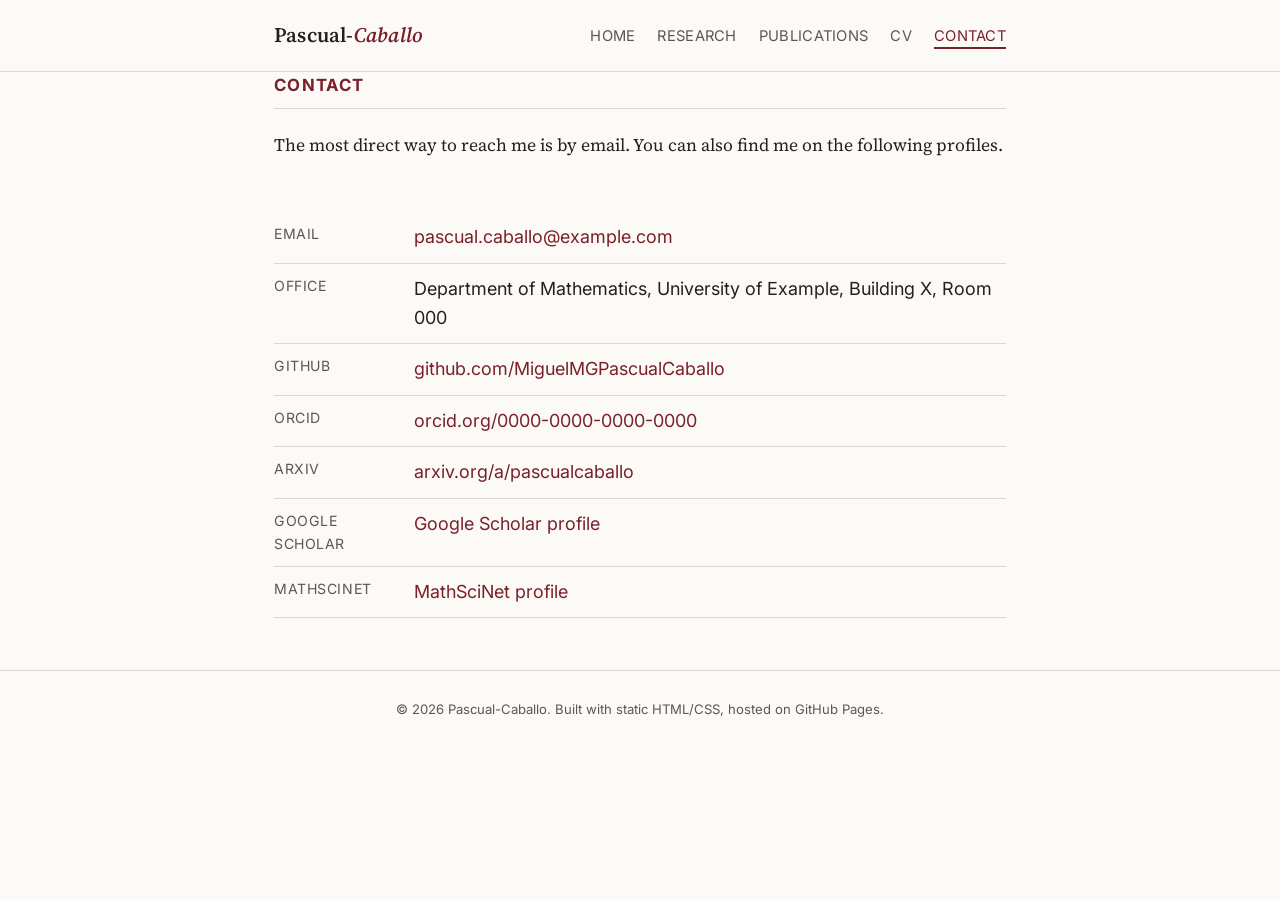
==== contact.html @ 04fa6a26 "Initial site: academic personal page (research, publications, CV, contact)" ====
<!DOCTYPE html>
<html lang="en">
<head>
<meta charset="UTF-8">
<meta name="viewport" content="width=device-width, initial-scale=1.0">
<title>Contact — Pascual-Caballo</title>
<meta name="description" content="Contact information and professional links for Pascual-Caballo.">
<link rel="preconnect" href="https://fonts.googleapis.com">
<link rel="preconnect" href="https://fonts.gstatic.com" crossorigin>
<link href="https://fonts.googleapis.com/css2?family=Source+Serif+4:ital,wght@0,400;0,600;1,400&family=Inter:wght@400;500;700&display=swap" rel="stylesheet">
<link rel="stylesheet" href="assets/css/style.css">
</head>
<body>

<header class="site-header">
  <div class="container">
    <a class="site-title" href="index.html">Pascual-<span>Caballo</span></a>
    <nav class="site-nav">
      <ul>
        <li><a href="index.html">Home</a></li>
        <li><a href="research.html">Research</a></li>
        <li><a href="publications.html">Publications</a></li>
        <li><a href="cv.html">CV</a></li>
        <li><a href="contact.html" class="active">Contact</a></li>
      </ul>
    </nav>
  </div>
</header>

<main class="container">

  <section>
    <h2 class="section-title">Contact</h2>
    <p class="lede">
      The most direct way to reach me is by email. You can also find me on the
      following profiles.
    </p>
  </section>

  <section>
    <ul class="contact-list">
      <li><span class="label">Email</span> <a href="mailto:pascual.caballo@example.com">pascual.caballo@example.com</a></li>
      <li><span class="label">Office</span> Department of Mathematics, University of Example, Building X, Room 000</li>
      <li><span class="label">GitHub</span> <a href="https://github.com/MiguelMGPascualCaballo" target="_blank" rel="noopener">github.com/MiguelMGPascualCaballo</a></li>
      <li><span class="label">ORCID</span> <a href="https://orcid.org" target="_blank" rel="noopener">orcid.org/0000-0000-0000-0000</a></li>
      <li><span class="label">arXiv</span> <a href="https://arxiv.org/a/pascualcaballo" target="_blank" rel="noopener">arxiv.org/a/pascualcaballo</a></li>
      <li><span class="label">Google Scholar</span> <a href="https://scholar.google.com" target="_blank" rel="noopener">Google Scholar profile</a></li>
      <li><span class="label">MathSciNet</span> <a href="https://mathscinet.ams.org" target="_blank" rel="noopener">MathSciNet profile</a></li>
    </ul>
  </section>

</main>

<footer class="site-footer">
  <div class="container">
    &copy; 2026 Pascual-Caballo. Built with static HTML/CSS, hosted on GitHub Pages.
  </div>
</footer>

</body>
</html>
---- assets/css/style.css ----
/* ============================================================
   Pascual-Caballo — sitio académico personal
   Estilo: académico minimalista
   ============================================================ */

:root {
  --color-bg: #fbfaf7;
  --color-bg-alt: #f3f1ea;
  --color-text: #23211d;
  --color-text-muted: #5c584f;
  --color-accent: #7a1f2b;      /* granate académico */
  --color-accent-dark: #591620;
  --color-border: #ddd8cb;
  --color-link: #7a1f2b;
  --font-serif: "Source Serif 4", "EB Garamond", Georgia, "Times New Roman", serif;
  --font-sans: "Inter", "Helvetica Neue", Arial, sans-serif;
  --max-width: 780px;
}

* { box-sizing: border-box; }

html { scroll-behavior: smooth; }

body {
  margin: 0;
  background: var(--color-bg);
  color: var(--color-text);
  font-family: var(--font-serif);
  font-size: 18px;
  line-height: 1.65;
  -webkit-font-smoothing: antialiased;
}

img { max-width: 100%; }

a {
  color: var(--color-link);
  text-decoration: none;
  border-bottom: 1px solid transparent;
}
a:hover { border-bottom-color: currentColor; }

.container {
  max-width: var(--max-width);
  margin: 0 auto;
  padding: 0 24px;
}

/* ---------- Header / nav ---------- */

header.site-header {
  border-bottom: 1px solid var(--color-border);
  background: var(--color-bg);
  position: sticky;
  top: 0;
  z-index: 10;
}

.site-header .container {
  display: flex;
  align-items: center;
  justify-content: space-between;
  padding-top: 18px;
  padding-bottom: 18px;
  flex-wrap: wrap;
  gap: 12px;
}

.site-title {
  font-family: var(--font-serif);
  font-size: 1.3rem;
  font-weight: 600;
  letter-spacing: 0.01em;
  color: var(--color-text);
}
.site-title span {
  color: var(--color-accent);
  font-style: italic;
}

nav.site-nav ul {
  list-style: none;
  display: flex;
  gap: 22px;
  margin: 0;
  padding: 0;
  font-family: var(--font-sans);
  font-size: 0.92rem;
  letter-spacing: 0.02em;
  text-transform: uppercase;
}

nav.site-nav a {
  color: var(--color-text-muted);
  border-bottom: none;
  padding-bottom: 2px;
}
nav.site-nav a:hover,
nav.site-nav a.active {
  color: var(--color-accent);
  border-bottom: 2px solid var(--color-accent);
}

/* ---------- Main sections ---------- */

main { padding-top: 48px; padding-bottom: 64px; }

.hero {
  display: flex;
  gap: 36px;
  align-items: center;
  margin-bottom: 56px;
  flex-wrap: wrap;
}

.avatar {
  width: 148px;
  height: 148px;
  border-radius: 50%;
  background: linear-gradient(135deg, var(--color-accent), var(--color-accent-dark));
  color: #fff;
  display: flex;
  align-items: center;
  justify-content: center;
  font-family: var(--font-serif);
  font-size: 2.6rem;
  font-weight: 600;
  flex-shrink: 0;
  box-shadow: 0 6px 18px rgba(89, 22, 32, 0.18);
}

.hero-text { flex: 1; min-width: 260px; }

.hero h1 {
  margin: 0 0 6px;
  font-size: 2.1rem;
  font-weight: 600;
}

.hero .role {
  font-family: var(--font-sans);
  color: var(--color-text-muted);
  font-size: 1rem;
  margin: 0 0 14px;
}

.hero .affiliation {
  font-family: var(--font-sans);
  font-size: 0.92rem;
  color: var(--color-text-muted);
}

h2.section-title {
  font-size: 1.05rem;
  font-family: var(--font-sans);
  text-transform: uppercase;
  letter-spacing: 0.08em;
  color: var(--color-accent);
  border-bottom: 1px solid var(--color-border);
  padding-bottom: 8px;
  margin: 0 0 22px;
}

section { margin-bottom: 52px; }

.lede {
  font-size: 1.1rem;
  color: var(--color-text);
}

/* ---------- Cards / lists ---------- */

.card-list {
  display: flex;
  flex-direction: column;
  gap: 18px;
}

.card {
  border: 1px solid var(--color-border);
  background: var(--color-bg-alt);
  border-radius: 6px;
  padding: 18px 20px;
}

.card h3 {
  margin: 0 0 6px;
  font-size: 1.05rem;
}

.card .meta {
  font-family: var(--font-sans);
  font-size: 0.85rem;
  color: var(--color-text-muted);
  margin-bottom: 8px;
}

.card .links {
  font-family: var(--font-sans);
  font-size: 0.85rem;
}
.card .links a { margin-right: 14px; }

.tag {
  display: inline-block;
  font-family: var(--font-sans);
  font-size: 0.72rem;
  text-transform: uppercase;
  letter-spacing: 0.05em;
  background: rgba(122, 31, 43, 0.09);
  color: var(--color-accent);
  border-radius: 999px;
  padding: 3px 10px;
  margin: 0 6px 6px 0;
}

/* ---------- Publications ---------- */

.pub-year {
  font-family: var(--font-sans);
  font-weight: 700;
  color: var(--color-text-muted);
  margin: 34px 0 12px;
  font-size: 0.95rem;
  letter-spacing: 0.04em;
}
.pub-year:first-child { margin-top: 0; }

/* ---------- CV ---------- */

.cv-entry {
  display: grid;
  grid-template-columns: 130px 1fr;
  gap: 18px;
  margin-bottom: 18px;
}
.cv-entry .period {
  font-family: var(--font-sans);
  font-size: 0.85rem;
  color: var(--color-text-muted);
  padding-top: 3px;
}
.cv-entry .detail h3 {
  margin: 0 0 4px;
  font-size: 1.02rem;
}
.cv-entry .detail p {
  margin: 0;
  color: var(--color-text-muted);
  font-size: 0.95rem;
}

.btn {
  display: inline-block;
  font-family: var(--font-sans);
  font-size: 0.9rem;
  letter-spacing: 0.02em;
  background: var(--color-accent);
  color: #fff;
  padding: 10px 20px;
  border-radius: 4px;
  border-bottom: none;
}
.btn:hover { background: var(--color-accent-dark); border-bottom: none; }

/* ---------- Contact ---------- */

.contact-list {
  list-style: none;
  padding: 0;
  margin: 0;
  font-family: var(--font-sans);
}
.contact-list li {
  display: flex;
  gap: 10px;
  padding: 10px 0;
  border-bottom: 1px solid var(--color-border);
}
.contact-list .label {
  width: 130px;
  flex-shrink: 0;
  color: var(--color-text-muted);
  font-size: 0.88rem;
  text-transform: uppercase;
  letter-spacing: 0.04em;
}

/* ---------- Footer ---------- */

footer.site-footer {
  border-top: 1px solid var(--color-border);
  padding: 28px 0 60px;
  font-family: var(--font-sans);
  font-size: 0.82rem;
  color: var(--color-text-muted);
  text-align: center;
}

/* ---------- Responsive ---------- */

@media (max-width: 640px) {
  body { font-size: 16.5px; }
  .hero { flex-direction: column; text-align: center; }
  .hero-text { min-width: 0; }
  nav.site-nav ul { gap: 14px; flex-wrap: wrap; justify-content: center; }
  .cv-entry { grid-template-columns: 1fr; gap: 4px; }
}

/* ---------- Dark mode ---------- */

@media (prefers-color-scheme: dark) {
  :root {
    --color-bg: #1b1a17;
    --color-bg-alt: #242320;
    --color-text: #e9e6dd;
    --color-text-muted: #a9a496;
    --color-accent: #d98b95;
    --color-accent-dark: #e9a6ae;
    --color-border: #3a382f;
    --color-link: #d98b95;
  }
  .avatar { box-shadow: 0 6px 18px rgba(0, 0, 0, 0.4); }
  .btn { color: #1b1a17; }
}
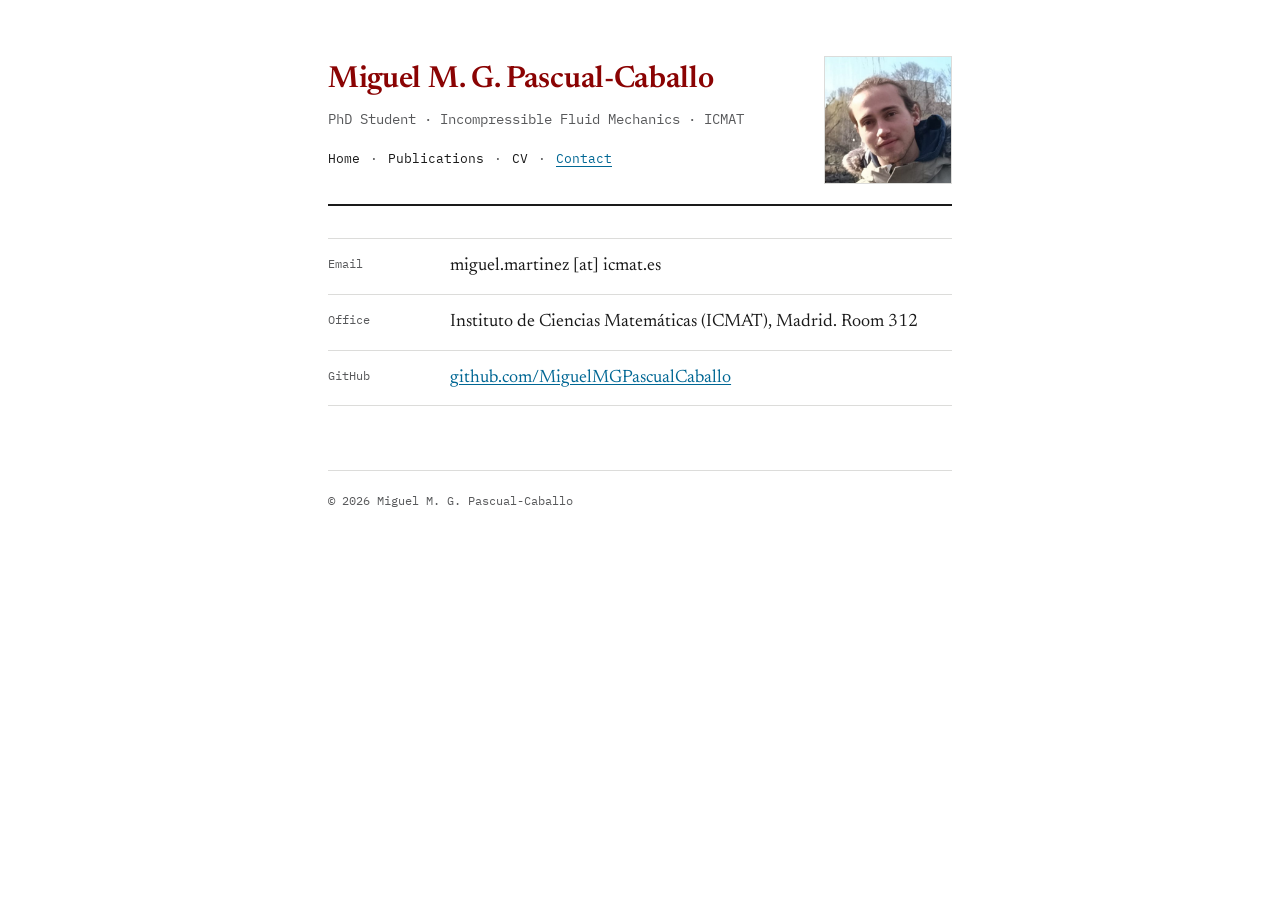
==== commit eb4b0cf6: "Redesign as document-style academic page, add real content Replace the placeholder academic-minimali" ====
--- a/contact.html
+++ b/contact.html
@@ -3,59 +3,48 @@
 <head>
 <meta charset="UTF-8">
 <meta name="viewport" content="width=device-width, initial-scale=1.0">
-<title>Contact — Pascual-Caballo</title>
+<title>Contact · Miguel M. G. Pascual-Caballo</title>
 <meta name="description" content="Contact information and professional links for Pascual-Caballo.">
 <link rel="preconnect" href="https://fonts.googleapis.com">
 <link rel="preconnect" href="https://fonts.gstatic.com" crossorigin>
-<link href="https://fonts.googleapis.com/css2?family=Source+Serif+4:ital,wght@0,400;0,600;1,400&family=Inter:wght@400;500;700&display=swap" rel="stylesheet">
+<link href="https://fonts.googleapis.com/css2?family=Newsreader:ital,wght@0,400;0,500;0,600;1,400&family=IBM+Plex+Mono:wght@400;500&display=swap" rel="stylesheet">
 <link rel="stylesheet" href="assets/css/style.css">
 </head>
 <body>
+<div class="page">
 
-<header class="site-header">
-  <div class="container">
-    <a class="site-title" href="index.html">Pascual-<span>Caballo</span></a>
-    <nav class="site-nav">
+  <header class="masthead">
+    <div class="masthead-text">
+    <p class="name">Miguel M. G. Pascual-Caballo</p>
+    <p class="role">PhD Student · Incompressible Fluid Mechanics · ICMAT</p>
+    <nav class="site-nav" aria-label="Primary">
       <ul>
         <li><a href="index.html">Home</a></li>
-        <li><a href="research.html">Research</a></li>
         <li><a href="publications.html">Publications</a></li>
         <li><a href="cv.html">CV</a></li>
-        <li><a href="contact.html" class="active">Contact</a></li>
+        <li><a href="contact.html" aria-current="page">Contact</a></li>
       </ul>
     </nav>
-  </div>
-</header>
+    </div>
+    <div class="masthead-photo"><img src="assets/img/profile.jpg" alt="Miguel M. G. Pascual-Caballo"></div>
+  </header>
 
-<main class="container">
+  <main>
 
-  <section>
-    <h2 class="section-title">Contact</h2>
-    <p class="lede">
-      The most direct way to reach me is by email. You can also find me on the
-      following profiles.
-    </p>
-  </section>
+    <section>
+      <ul class="contact-list">
+        <li><span class="label">Email</span> miguel.martinez [at] icmat.es</li>
+        <li><span class="label">Office</span> Instituto de Ciencias Matemáticas (ICMAT), Madrid. Room 312</li>
+        <li><span class="label">GitHub</span> <a href="https://github.com/MiguelMGPascualCaballo" target="_blank" rel="noopener">github.com/MiguelMGPascualCaballo</a></li>
+      </ul>
+    </section>
 
-  <section>
-    <ul class="contact-list">
-      <li><span class="label">Email</span> <a href="mailto:pascual.caballo@example.com">pascual.caballo@example.com</a></li>
-      <li><span class="label">Office</span> Department of Mathematics, University of Example, Building X, Room 000</li>
-      <li><span class="label">GitHub</span> <a href="https://github.com/MiguelMGPascualCaballo" target="_blank" rel="noopener">github.com/MiguelMGPascualCaballo</a></li>
-      <li><span class="label">ORCID</span> <a href="https://orcid.org" target="_blank" rel="noopener">orcid.org/0000-0000-0000-0000</a></li>
-      <li><span class="label">arXiv</span> <a href="https://arxiv.org/a/pascualcaballo" target="_blank" rel="noopener">arxiv.org/a/pascualcaballo</a></li>
-      <li><span class="label">Google Scholar</span> <a href="https://scholar.google.com" target="_blank" rel="noopener">Google Scholar profile</a></li>
-      <li><span class="label">MathSciNet</span> <a href="https://mathscinet.ams.org" target="_blank" rel="noopener">MathSciNet profile</a></li>
-    </ul>
-  </section>
+  </main>
 
-</main>
+  <footer class="site-footer">
+    &copy; 2026 Miguel M. G. Pascual-Caballo
+  </footer>
 
-<footer class="site-footer">
-  <div class="container">
-    &copy; 2026 Pascual-Caballo. Built with static HTML/CSS, hosted on GitHub Pages.
-  </div>
-</footer>
-
+</div>
 </body>
 </html>
--- a/assets/css/style.css
+++ b/assets/css/style.css
@@ -1,325 +1,269 @@
 /* ============================================================
-   Pascual-Caballo — sitio académico personal
-   Estilo: académico minimalista
+   Pascual-Caballo — personal academic page
    ============================================================ */
 
 :root {
-  --color-bg: #fbfaf7;
-  --color-bg-alt: #f3f1ea;
-  --color-text: #23211d;
-  --color-text-muted: #5c584f;
-  --color-accent: #7a1f2b;      /* granate académico */
-  --color-accent-dark: #591620;
-  --color-border: #ddd8cb;
-  --color-link: #7a1f2b;
-  --font-serif: "Source Serif 4", "EB Garamond", Georgia, "Times New Roman", serif;
-  --font-sans: "Inter", "Helvetica Neue", Arial, sans-serif;
-  --max-width: 780px;
+  --bg: #ffffff;
+  --bg-alt: #f5f5f3;
+  --text: #1a1a1a;
+  --text-muted: #58595b;
+  --accent: #8a0303;
+  --link: #006794;
+  --link-visited: #551a8b;
+  --border: #dcdcda;
+  --rule: #1a1a1a;
+  --font-body: "Newsreader", Georgia, "Times New Roman", serif;
+  --font-mono: "IBM Plex Mono", ui-monospace, "SF Mono", Menlo, monospace;
+  --measure: 42rem;
+}
+
+@media (prefers-color-scheme: dark) {
+  :root:not([data-theme="light"]) {
+    --bg: #15171a;
+    --bg-alt: #1d2024;
+    --text: #e6e4dd;
+    --text-muted: #9a9890;
+    --accent: #e0796f;
+    --link: #7ec8e3;
+    --link-visited: #c9a8f5;
+    --border: #33353a;
+    --rule: #e6e4dd;
+  }
+}
+:root[data-theme="dark"] {
+  --bg: #15171a;
+  --bg-alt: #1d2024;
+  --text: #e6e4dd;
+  --text-muted: #9a9890;
+  --accent: #e0796f;
+  --link: #7ec8e3;
+  --link-visited: #c9a8f5;
+  --border: #33353a;
+  --rule: #e6e4dd;
 }
 
 * { box-sizing: border-box; }
-
-html { scroll-behavior: smooth; }
+html { text-size-adjust: 100%; }
 
 body {
   margin: 0;
-  background: var(--color-bg);
-  color: var(--color-text);
-  font-family: var(--font-serif);
+  background: var(--bg);
+  color: var(--text);
+  font-family: var(--font-body);
   font-size: 18px;
-  line-height: 1.65;
-  -webkit-font-smoothing: antialiased;
-}
+  line-height: 1.6;
+}
+
+.page {
+  max-width: var(--measure);
+  margin: 0 auto;
+  padding: 56px 24px 96px;
+}
+
+a { color: var(--link); text-decoration-thickness: 1px; text-underline-offset: 2px; }
+a:visited { color: var(--link-visited); }
+a:hover { text-decoration-thickness: 2px; }
 
 img { max-width: 100%; }
 
-a {
-  color: var(--color-link);
-  text-decoration: none;
-  border-bottom: 1px solid transparent;
-}
-a:hover { border-bottom-color: currentColor; }
-
-.container {
-  max-width: var(--max-width);
-  margin: 0 auto;
-  padding: 0 24px;
-}
-
-/* ---------- Header / nav ---------- */
-
-header.site-header {
-  border-bottom: 1px solid var(--color-border);
-  background: var(--color-bg);
-  position: sticky;
-  top: 0;
-  z-index: 10;
-}
-
-.site-header .container {
+/* ---------- Masthead ---------- */
+
+.masthead {
   display: flex;
-  align-items: center;
   justify-content: space-between;
-  padding-top: 18px;
-  padding-bottom: 18px;
-  flex-wrap: wrap;
-  gap: 12px;
-}
-
-.site-title {
-  font-family: var(--font-serif);
-  font-size: 1.3rem;
+  align-items: flex-start;
+  gap: 20px;
+  border-bottom: 2px solid var(--rule);
+  padding-bottom: 20px;
+  margin-bottom: 32px;
+}
+
+.masthead-text { flex: 1; min-width: 0; }
+
+.masthead .name {
+  font-size: 1.9rem;
   font-weight: 600;
-  letter-spacing: 0.01em;
-  color: var(--color-text);
-}
-.site-title span {
-  color: var(--color-accent);
-  font-style: italic;
+  margin: 0 0 4px;
+  letter-spacing: -0.01em;
+  color: var(--accent);
+}
+
+.masthead .role {
+  font-family: var(--font-mono);
+  font-size: 0.85rem;
+  color: var(--text-muted);
+  margin: 0 0 18px;
+}
+
+.masthead-photo {
+  width: 128px;
+  height: 128px;
+  flex-shrink: 0;
+  border: 1px solid var(--border);
+  background: var(--bg-alt);
+}
+.masthead-photo img {
+  display: block;
+  width: 100%;
+  height: 100%;
+  object-fit: cover;
+}
+@media (max-width: 560px) {
+  .masthead-photo { width: 88px; height: 88px; }
 }
 
 nav.site-nav ul {
   list-style: none;
   display: flex;
-  gap: 22px;
+  flex-wrap: wrap;
+  gap: 4px 0;
   margin: 0;
   padding: 0;
-  font-family: var(--font-sans);
-  font-size: 0.92rem;
-  letter-spacing: 0.02em;
+  font-family: var(--font-mono);
+  font-size: 0.82rem;
+}
+nav.site-nav li:not(:last-child)::after {
+  content: "\00b7";
+  margin: 0 10px;
+  color: var(--text-muted);
+}
+nav.site-nav a {
+  color: var(--text);
+  text-decoration: none;
+}
+nav.site-nav a:visited { color: var(--text); }
+nav.site-nav a:hover,
+nav.site-nav a[aria-current="page"] {
+  color: var(--link);
+  text-decoration: underline;
+  text-underline-offset: 3px;
+}
+
+/* ---------- Sections ---------- */
+
+section { margin-bottom: 44px; }
+
+h2.section-title {
+  font-family: var(--font-mono);
+  font-size: 0.78rem;
   text-transform: uppercase;
-}
-
-nav.site-nav a {
-  color: var(--color-text-muted);
-  border-bottom: none;
-  padding-bottom: 2px;
-}
-nav.site-nav a:hover,
-nav.site-nav a.active {
-  color: var(--color-accent);
-  border-bottom: 2px solid var(--color-accent);
-}
-
-/* ---------- Main sections ---------- */
-
-main { padding-top: 48px; padding-bottom: 64px; }
-
-.hero {
-  display: flex;
-  gap: 36px;
-  align-items: center;
-  margin-bottom: 56px;
-  flex-wrap: wrap;
-}
-
-.avatar {
-  width: 148px;
-  height: 148px;
-  border-radius: 50%;
-  background: linear-gradient(135deg, var(--color-accent), var(--color-accent-dark));
-  color: #fff;
-  display: flex;
-  align-items: center;
-  justify-content: center;
-  font-family: var(--font-serif);
-  font-size: 2.6rem;
+  letter-spacing: 0.09em;
+  color: var(--accent);
+  margin: 0 0 18px;
+  font-weight: 500;
+}
+
+h1, h2, h3 { font-family: var(--font-body); }
+
+p { margin: 0 0 1em; }
+p:last-child { margin-bottom: 0; }
+
+.lede { font-size: 1.08rem; }
+
+/* ---------- Entry list (research, positions, education) ---------- */
+
+.entry-list { display: flex; flex-direction: column; gap: 22px; }
+
+.entry {
+  display: grid;
+  grid-template-columns: 8.5em 1fr;
+  gap: 4px 20px;
+}
+.entry .when {
+  font-family: var(--font-mono);
+  font-size: 0.8rem;
+  color: var(--text-muted);
+  padding-top: 3px;
+  font-variant-numeric: tabular-nums;
+}
+.entry .what h3 {
+  margin: 0 0 3px;
+  font-size: 1.05rem;
   font-weight: 600;
-  flex-shrink: 0;
-  box-shadow: 0 6px 18px rgba(89, 22, 32, 0.18);
-}
-
-.hero-text { flex: 1; min-width: 260px; }
-
-.hero h1 {
-  margin: 0 0 6px;
-  font-size: 2.1rem;
-  font-weight: 600;
-}
-
-.hero .role {
-  font-family: var(--font-sans);
-  color: var(--color-text-muted);
-  font-size: 1rem;
-  margin: 0 0 14px;
-}
-
-.hero .affiliation {
-  font-family: var(--font-sans);
-  font-size: 0.92rem;
-  color: var(--color-text-muted);
-}
-
-h2.section-title {
-  font-size: 1.05rem;
-  font-family: var(--font-sans);
-  text-transform: uppercase;
-  letter-spacing: 0.08em;
-  color: var(--color-accent);
-  border-bottom: 1px solid var(--color-border);
-  padding-bottom: 8px;
-  margin: 0 0 22px;
-}
-
-section { margin-bottom: 52px; }
-
-.lede {
-  font-size: 1.1rem;
-  color: var(--color-text);
-}
-
-/* ---------- Cards / lists ---------- */
-
-.card-list {
-  display: flex;
-  flex-direction: column;
-  gap: 18px;
-}
-
-.card {
-  border: 1px solid var(--color-border);
-  background: var(--color-bg-alt);
-  border-radius: 6px;
-  padding: 18px 20px;
-}
-
-.card h3 {
-  margin: 0 0 6px;
-  font-size: 1.05rem;
-}
-
-.card .meta {
-  font-family: var(--font-sans);
-  font-size: 0.85rem;
-  color: var(--color-text-muted);
-  margin-bottom: 8px;
-}
-
-.card .links {
-  font-family: var(--font-sans);
-  font-size: 0.85rem;
-}
-.card .links a { margin-right: 14px; }
-
-.tag {
-  display: inline-block;
-  font-family: var(--font-sans);
-  font-size: 0.72rem;
-  text-transform: uppercase;
-  letter-spacing: 0.05em;
-  background: rgba(122, 31, 43, 0.09);
-  color: var(--color-accent);
-  border-radius: 999px;
-  padding: 3px 10px;
-  margin: 0 6px 6px 0;
+}
+.entry .what p {
+  margin: 0;
+  color: var(--text-muted);
+  font-size: 0.96rem;
+}
+
+@media (max-width: 560px) {
+  .entry { grid-template-columns: 1fr; gap: 2px; }
 }
 
 /* ---------- Publications ---------- */
 
 .pub-year {
-  font-family: var(--font-sans);
-  font-weight: 700;
-  color: var(--color-text-muted);
-  margin: 34px 0 12px;
-  font-size: 0.95rem;
-  letter-spacing: 0.04em;
+  font-family: var(--font-mono);
+  font-size: 0.82rem;
+  color: var(--text-muted);
+  margin: 30px 0 4px;
+  border-bottom: 1px solid var(--border);
+  padding-bottom: 6px;
 }
 .pub-year:first-child { margin-top: 0; }
 
-/* ---------- CV ---------- */
-
-.cv-entry {
-  display: grid;
-  grid-template-columns: 130px 1fr;
-  gap: 18px;
-  margin-bottom: 18px;
-}
-.cv-entry .period {
-  font-family: var(--font-sans);
-  font-size: 0.85rem;
-  color: var(--color-text-muted);
-  padding-top: 3px;
-}
-.cv-entry .detail h3 {
-  margin: 0 0 4px;
-  font-size: 1.02rem;
-}
-.cv-entry .detail p {
-  margin: 0;
-  color: var(--color-text-muted);
-  font-size: 0.95rem;
-}
+.pub {
+  padding: 16px 0;
+  border-bottom: 1px solid var(--border);
+}
+.pub:last-child { border-bottom: none; }
+.pub h3 { margin: 0 0 4px; font-size: 1.03rem; font-weight: 600; }
+.pub .authors { color: var(--text-muted); font-size: 0.94rem; margin: 0 0 6px; }
+.pub .links {
+  font-family: var(--font-mono);
+  font-size: 0.78rem;
+}
+.pub .links a { margin-right: 14px; }
+.pub .links span.tag {
+  color: var(--text-muted);
+}
+
+/* ---------- CV button ---------- */
 
 .btn {
   display: inline-block;
-  font-family: var(--font-sans);
-  font-size: 0.9rem;
-  letter-spacing: 0.02em;
-  background: var(--color-accent);
-  color: #fff;
-  padding: 10px 20px;
-  border-radius: 4px;
-  border-bottom: none;
-}
-.btn:hover { background: var(--color-accent-dark); border-bottom: none; }
-
-/* ---------- Contact ---------- */
+  font-family: var(--font-mono);
+  font-size: 0.85rem;
+  border: 1px solid var(--rule);
+  color: var(--text);
+  padding: 9px 16px;
+  text-decoration: none;
+}
+.btn:hover { background: var(--rule); color: var(--bg); }
+.btn:visited { color: var(--text); }
+
+/* ---------- Contact list ---------- */
 
 .contact-list {
   list-style: none;
   padding: 0;
   margin: 0;
-  font-family: var(--font-sans);
+  border-top: 1px solid var(--border);
 }
 .contact-list li {
   display: flex;
-  gap: 10px;
-  padding: 10px 0;
-  border-bottom: 1px solid var(--color-border);
+  gap: 16px;
+  padding: 13px 0;
+  border-bottom: 1px solid var(--border);
 }
 .contact-list .label {
-  width: 130px;
+  width: 8.5em;
   flex-shrink: 0;
-  color: var(--color-text-muted);
-  font-size: 0.88rem;
-  text-transform: uppercase;
-  letter-spacing: 0.04em;
+  font-family: var(--font-mono);
+  font-size: 0.78rem;
+  color: var(--text-muted);
+  padding-top: 2px;
 }
 
 /* ---------- Footer ---------- */
 
 footer.site-footer {
-  border-top: 1px solid var(--color-border);
-  padding: 28px 0 60px;
-  font-family: var(--font-sans);
-  font-size: 0.82rem;
-  color: var(--color-text-muted);
-  text-align: center;
-}
-
-/* ---------- Responsive ---------- */
-
-@media (max-width: 640px) {
-  body { font-size: 16.5px; }
-  .hero { flex-direction: column; text-align: center; }
-  .hero-text { min-width: 0; }
-  nav.site-nav ul { gap: 14px; flex-wrap: wrap; justify-content: center; }
-  .cv-entry { grid-template-columns: 1fr; gap: 4px; }
-}
-
-/* ---------- Dark mode ---------- */
-
-@media (prefers-color-scheme: dark) {
-  :root {
-    --color-bg: #1b1a17;
-    --color-bg-alt: #242320;
-    --color-text: #e9e6dd;
-    --color-text-muted: #a9a496;
-    --color-accent: #d98b95;
-    --color-accent-dark: #e9a6ae;
-    --color-border: #3a382f;
-    --color-link: #d98b95;
-  }
-  .avatar { box-shadow: 0 6px 18px rgba(0, 0, 0, 0.4); }
-  .btn { color: #1b1a17; }
-}
+  margin-top: 64px;
+  padding-top: 20px;
+  border-top: 1px solid var(--border);
+  font-family: var(--font-mono);
+  font-size: 0.76rem;
+  color: var(--text-muted);
+}
+
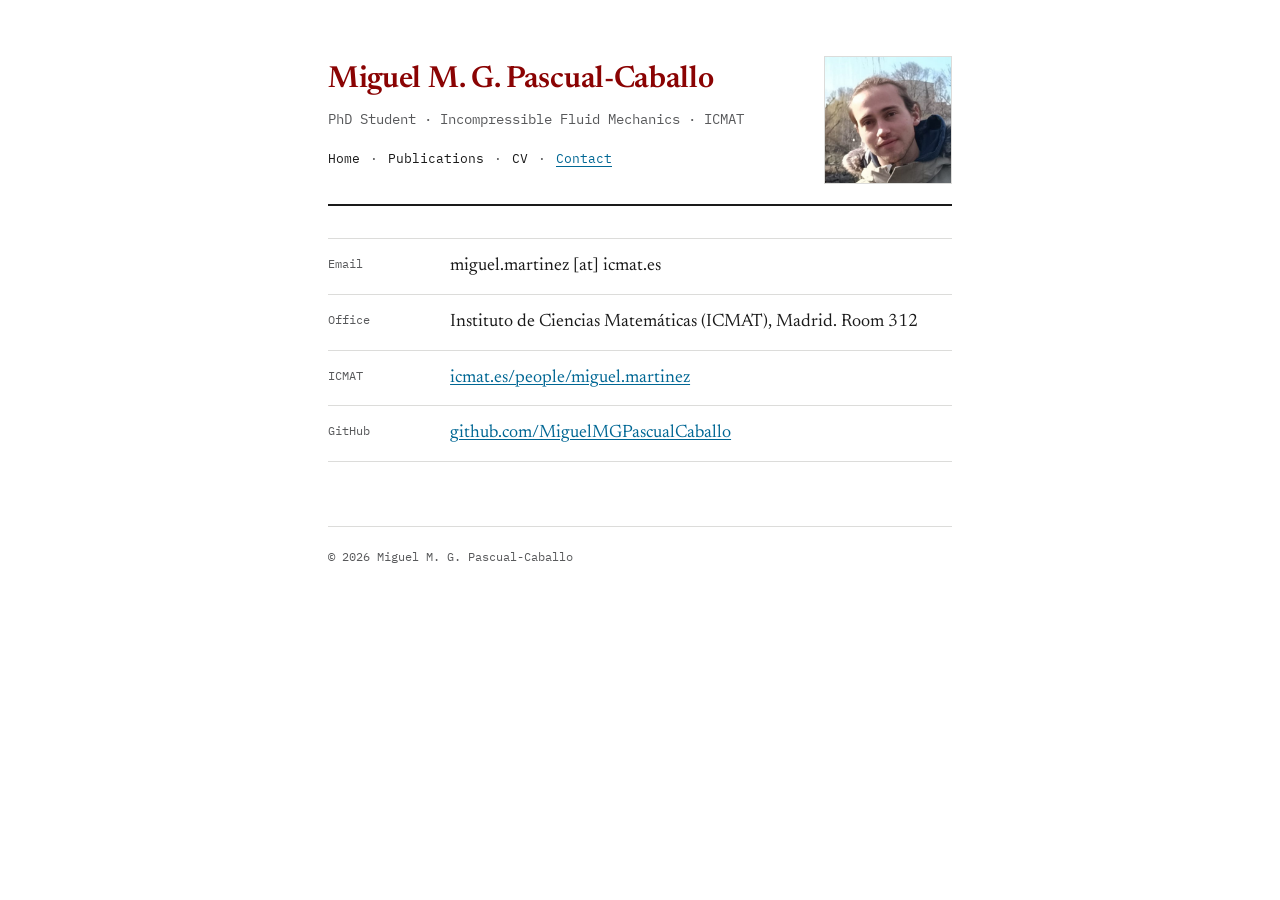
==== commit a6e156fa: "Add ICMAT profile link to Contact Co-Authored-By: Claude Sonnet 5 <noreply@anthropic.com> Claude-Ses" ====
--- a/contact.html
+++ b/contact.html
@@ -35,6 +35,7 @@
       <ul class="contact-list">
         <li><span class="label">Email</span> miguel.martinez [at] icmat.es</li>
         <li><span class="label">Office</span> Instituto de Ciencias Matemáticas (ICMAT), Madrid. Room 312</li>
+        <li><span class="label">ICMAT</span> <a href="https://www.icmat.es/people/miguel.martinez/" target="_blank" rel="noopener">icmat.es/people/miguel.martinez</a></li>
         <li><span class="label">GitHub</span> <a href="https://github.com/MiguelMGPascualCaballo" target="_blank" rel="noopener">github.com/MiguelMGPascualCaballo</a></li>
       </ul>
     </section>
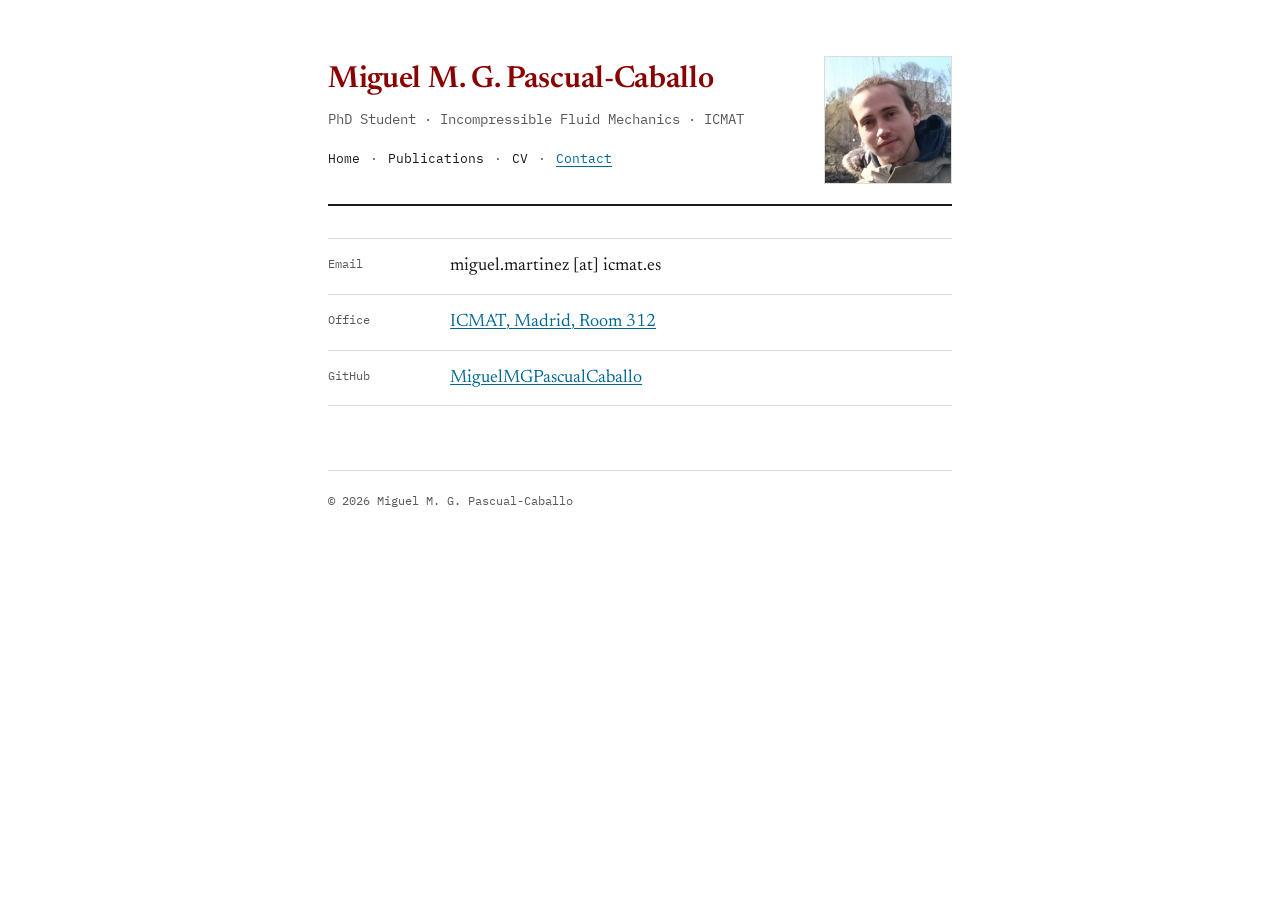
==== commit c3e5f0ad: "Simplify Contact list: merge office/ICMAT link, trim GitHub label Co-Authored-By: Claude Sonnet 5 <n" ====
--- a/contact.html
+++ b/contact.html
@@ -34,9 +34,8 @@
     <section>
       <ul class="contact-list">
         <li><span class="label">Email</span> miguel.martinez [at] icmat.es</li>
-        <li><span class="label">Office</span> Instituto de Ciencias Matemáticas (ICMAT), Madrid. Room 312</li>
-        <li><span class="label">ICMAT</span> <a href="https://www.icmat.es/people/miguel.martinez/" target="_blank" rel="noopener">icmat.es/people/miguel.martinez</a></li>
-        <li><span class="label">GitHub</span> <a href="https://github.com/MiguelMGPascualCaballo" target="_blank" rel="noopener">github.com/MiguelMGPascualCaballo</a></li>
+        <li><span class="label">Office</span> <a href="https://www.icmat.es/people/miguel.martinez/" target="_blank" rel="noopener">ICMAT, Madrid, Room 312</a></li>
+        <li><span class="label">GitHub</span> <a href="https://github.com/MiguelMGPascualCaballo" target="_blank" rel="noopener">MiguelMGPascualCaballo</a></li>
       </ul>
     </section>
 
